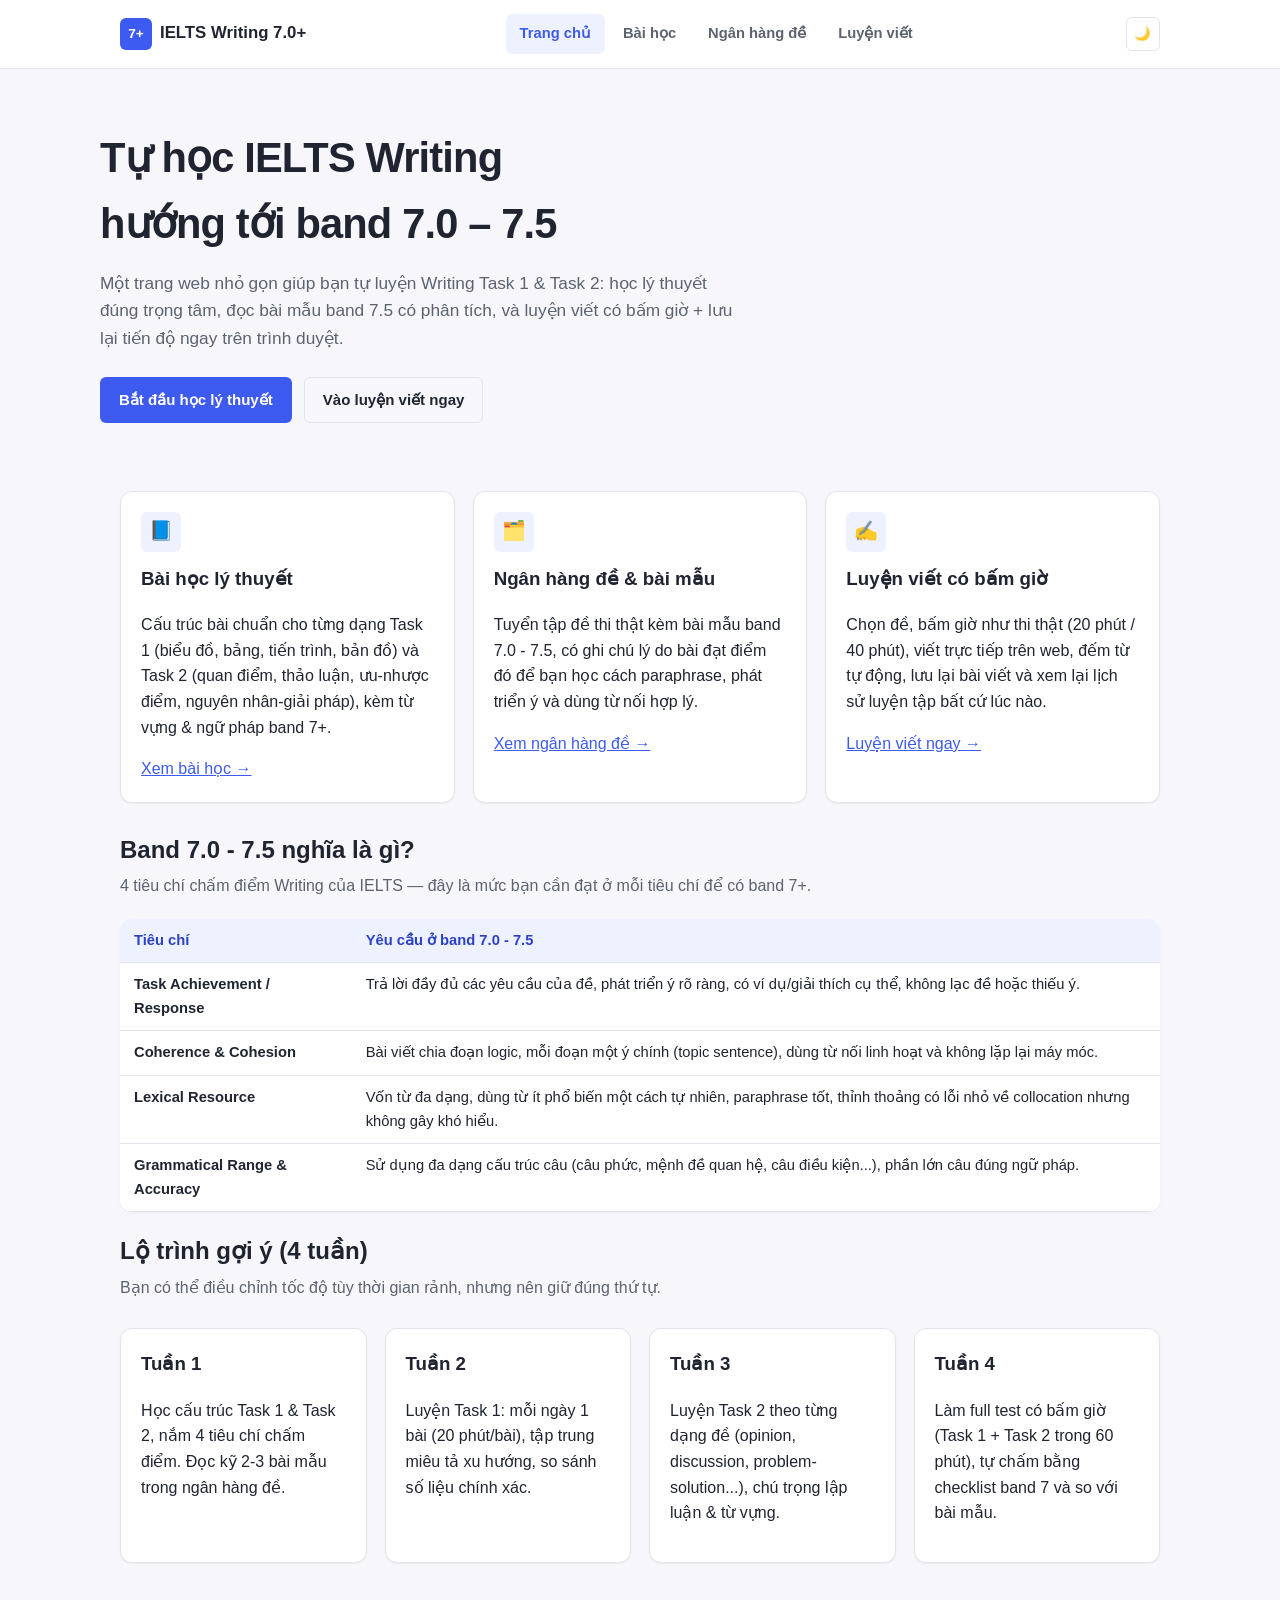
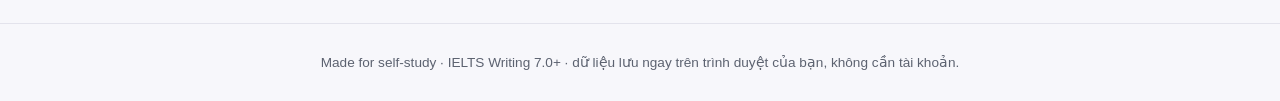
==== index.html @ 4639fbcf "Initial commit: IELTS Writing 7.0+ self-study site Static site with theory lessons (Task 1 & 2), a c" ====
<!DOCTYPE html>
<html lang="vi">
<head>
<meta charset="UTF-8">
<meta name="viewport" content="width=device-width, initial-scale=1.0">
<title>IELTS Writing 7.0+ | Tự học Writing IELTS</title>
<meta name="description" content="Website tự học IELTS Writing hướng tới band 7.0 - 7.5: lý thuyết Task 1 & 2, ngân hàng đề kèm bài mẫu, và công cụ luyện viết có lưu bài, theo dõi tiến độ.">
<link rel="stylesheet" href="css/style.css">
</head>
<body>

<header class="site-header">
  <nav class="nav">
    <a href="index.html" class="nav-brand">
      <span class="logo-badge">7+</span>
      IELTS Writing 7.0+
    </a>
    <ul class="nav-links">
      <li><a href="index.html">Trang chủ</a></li>
      <li><a href="lessons.html">Bài học</a></li>
      <li><a href="question-bank.html">Ngân hàng đề</a></li>
      <li><a href="practice.html">Luyện viết</a></li>
    </ul>
    <div style="display:flex; align-items:center; gap:8px;">
      <button class="theme-toggle" title="Đổi giao diện sáng/tối">🌙</button>
      <button class="nav-toggle" aria-label="Mở menu">☰</button>
    </div>
  </nav>
</header>

<main>
  <div class="container hero">
    <h1>Tự học IELTS Writing<br>hướng tới band 7.0 – 7.5</h1>
    <p class="lead">
      Một trang web nhỏ gọn giúp bạn tự luyện Writing Task 1 &amp; Task 2: học lý thuyết đúng trọng tâm,
      đọc bài mẫu band 7.5 có phân tích, và luyện viết có bấm giờ + lưu lại tiến độ ngay trên trình duyệt.
    </p>
    <div class="hero-actions">
      <a href="lessons.html" class="btn btn-primary">Bắt đầu học lý thuyết</a>
      <a href="practice.html" class="btn btn-ghost">Vào luyện viết ngay</a>
    </div>
  </div>

  <div class="container">
    <div class="grid">
      <div class="card">
        <div class="card-icon">📘</div>
        <h3>Bài học lý thuyết</h3>
        <p>Cấu trúc bài chuẩn cho từng dạng Task 1 (biểu đồ, bảng, tiến trình, bản đồ) và Task 2
        (quan điểm, thảo luận, ưu-nhược điểm, nguyên nhân-giải pháp), kèm từ vựng &amp; ngữ pháp band 7+.</p>
        <a href="lessons.html">Xem bài học →</a>
      </div>
      <div class="card">
        <div class="card-icon">🗂️</div>
        <h3>Ngân hàng đề &amp; bài mẫu</h3>
        <p>Tuyển tập đề thi thật kèm bài mẫu band 7.0 - 7.5, có ghi chú lý do bài đạt điểm đó
        để bạn học cách paraphrase, phát triển ý và dùng từ nối hợp lý.</p>
        <a href="question-bank.html">Xem ngân hàng đề →</a>
      </div>
      <div class="card">
        <div class="card-icon">✍️</div>
        <h3>Luyện viết có bấm giờ</h3>
        <p>Chọn đề, bấm giờ như thi thật (20 phút / 40 phút), viết trực tiếp trên web,
        đếm từ tự động, lưu lại bài viết và xem lại lịch sử luyện tập bất cứ lúc nào.</p>
        <a href="practice.html">Luyện viết ngay →</a>
      </div>
    </div>
  </div>

  <section class="container">
    <h2>Band 7.0 - 7.5 nghĩa là gì?</h2>
    <p class="section-sub">4 tiêu chí chấm điểm Writing của IELTS — đây là mức bạn cần đạt ở mỗi tiêu chí để có band 7+.</p>
    <table>
      <thead>
        <tr>
          <th>Tiêu chí</th>
          <th>Yêu cầu ở band 7.0 - 7.5</th>
        </tr>
      </thead>
      <tbody>
        <tr>
          <td><strong>Task Achievement / Response</strong></td>
          <td>Trả lời đầy đủ các yêu cầu của đề, phát triển ý rõ ràng, có ví dụ/giải thích cụ thể, không lạc đề hoặc thiếu ý.</td>
        </tr>
        <tr>
          <td><strong>Coherence &amp; Cohesion</strong></td>
          <td>Bài viết chia đoạn logic, mỗi đoạn một ý chính (topic sentence), dùng từ nối linh hoạt và không lặp lại máy móc.</td>
        </tr>
        <tr>
          <td><strong>Lexical Resource</strong></td>
          <td>Vốn từ đa dạng, dùng từ ít phổ biến một cách tự nhiên, paraphrase tốt, thỉnh thoảng có lỗi nhỏ về collocation nhưng không gây khó hiểu.</td>
        </tr>
        <tr>
          <td><strong>Grammatical Range &amp; Accuracy</strong></td>
          <td>Sử dụng đa dạng cấu trúc câu (câu phức, mệnh đề quan hệ, câu điều kiện...), phần lớn câu đúng ngữ pháp.</td>
        </tr>
      </tbody>
    </table>
  </section>

  <section class="container">
    <h2>Lộ trình gợi ý (4 tuần)</h2>
    <p class="section-sub">Bạn có thể điều chỉnh tốc độ tùy thời gian rảnh, nhưng nên giữ đúng thứ tự.</p>
    <div class="grid">
      <div class="card">
        <h3>Tuần 1</h3>
        <p>Học cấu trúc Task 1 &amp; Task 2, nắm 4 tiêu chí chấm điểm. Đọc kỹ 2-3 bài mẫu trong ngân hàng đề.</p>
      </div>
      <div class="card">
        <h3>Tuần 2</h3>
        <p>Luyện Task 1: mỗi ngày 1 bài (20 phút/bài), tập trung miêu tả xu hướng, so sánh số liệu chính xác.</p>
      </div>
      <div class="card">
        <h3>Tuần 3</h3>
        <p>Luyện Task 2 theo từng dạng đề (opinion, discussion, problem-solution...), chú trọng lập luận &amp; từ vựng.</p>
      </div>
      <div class="card">
        <h3>Tuần 4</h3>
        <p>Làm full test có bấm giờ (Task 1 + Task 2 trong 60 phút), tự chấm bằng checklist band 7 và so với bài mẫu.</p>
      </div>
    </div>
  </section>
</main>

<footer class="site-footer">
  <div class="container">
    Made for self-study &middot; IELTS Writing 7.0+ &middot; dữ liệu lưu ngay trên trình duyệt của bạn, không cần tài khoản.
  </div>
</footer>

<script src="js/main.js"></script>
</body>
</html>
---- css/style.css ----
/* ===== Design tokens ===== */
:root {
  --color-bg: #f7f7fb;
  --color-surface: #ffffff;
  --color-border: #e3e3ec;
  --color-text: #1f2430;
  --color-text-muted: #5c6270;
  --color-primary: #3d5af1;
  --color-primary-dark: #2c41c9;
  --color-primary-light: #eef1ff;
  --color-accent: #14b8a6;
  --color-warn: #e0982a;
  --color-danger: #e5484d;
  --color-success: #1a9e6b;
  --radius-sm: 6px;
  --radius-md: 12px;
  --radius-lg: 18px;
  --shadow-sm: 0 1px 2px rgba(20, 20, 40, 0.06);
  --shadow-md: 0 6px 20px rgba(20, 20, 40, 0.08);
  --max-width: 1080px;
  --font-sans: -apple-system, BlinkMacSystemFont, "Segoe UI", Roboto, "Helvetica Neue", Arial, sans-serif;
}

@media (prefers-color-scheme: dark) {
  :root:not([data-theme="light"]) {
    --color-bg: #14161f;
    --color-surface: #1c1f2b;
    --color-border: #2c2f3e;
    --color-text: #eceef5;
    --color-text-muted: #a2a7b8;
    --color-primary: #7b8cff;
    --color-primary-dark: #9aa6ff;
    --color-primary-light: #232744;
    --color-accent: #2dd4bf;
    --shadow-sm: 0 1px 2px rgba(0, 0, 0, 0.3);
    --shadow-md: 0 6px 20px rgba(0, 0, 0, 0.4);
  }
}

:root[data-theme="dark"] {
  --color-bg: #14161f;
  --color-surface: #1c1f2b;
  --color-border: #2c2f3e;
  --color-text: #eceef5;
  --color-text-muted: #a2a7b8;
  --color-primary: #7b8cff;
  --color-primary-dark: #9aa6ff;
  --color-primary-light: #232744;
  --color-accent: #2dd4bf;
  --shadow-sm: 0 1px 2px rgba(0, 0, 0, 0.3);
  --shadow-md: 0 6px 20px rgba(0, 0, 0, 0.4);
}

* { box-sizing: border-box; }

html { scroll-behavior: smooth; }

body {
  margin: 0;
  background: var(--color-bg);
  color: var(--color-text);
  font-family: var(--font-sans);
  line-height: 1.6;
  -webkit-font-smoothing: antialiased;
}

a { color: var(--color-primary); }

img, svg { max-width: 100%; }

.container {
  max-width: var(--max-width);
  margin: 0 auto;
  padding: 0 20px;
}

/* ===== Header / Nav ===== */
.site-header {
  position: sticky;
  top: 0;
  z-index: 50;
  background: var(--color-surface);
  border-bottom: 1px solid var(--color-border);
}

.nav {
  display: flex;
  align-items: center;
  justify-content: space-between;
  gap: 12px;
  padding: 14px 20px;
  max-width: var(--max-width);
  margin: 0 auto;
}

.nav-brand {
  display: flex;
  align-items: center;
  gap: 8px;
  font-weight: 700;
  font-size: 1.05rem;
  color: var(--color-text);
  text-decoration: none;
}

.nav-brand .logo-badge {
  display: inline-flex;
  align-items: center;
  justify-content: center;
  width: 32px;
  height: 32px;
  border-radius: var(--radius-sm);
  background: var(--color-primary);
  color: #fff;
  font-size: 0.85rem;
  font-weight: 800;
}

.nav-links {
  display: flex;
  gap: 4px;
  list-style: none;
  margin: 0;
  padding: 0;
}

.nav-links a {
  display: inline-block;
  padding: 8px 14px;
  border-radius: var(--radius-sm);
  color: var(--color-text-muted);
  text-decoration: none;
  font-weight: 600;
  font-size: 0.92rem;
  transition: background 0.15s, color 0.15s;
}

.nav-links a:hover { background: var(--color-primary-light); color: var(--color-primary); }
.nav-links a.active { background: var(--color-primary-light); color: var(--color-primary); }

.nav-toggle {
  display: none;
  background: none;
  border: 1px solid var(--color-border);
  border-radius: var(--radius-sm);
  padding: 6px 10px;
  color: var(--color-text);
  cursor: pointer;
}

@media (max-width: 760px) {
  .nav-links {
    position: absolute;
    top: 100%;
    left: 0;
    right: 0;
    background: var(--color-surface);
    border-bottom: 1px solid var(--color-border);
    flex-direction: column;
    padding: 8px;
    display: none;
  }
  .nav-links.open { display: flex; }
  .nav-toggle { display: inline-block; }
}

/* ===== Hero ===== */
.hero {
  padding: 56px 0 40px;
}

.hero h1 {
  font-size: clamp(1.8rem, 4vw, 2.6rem);
  margin: 0 0 12px;
  letter-spacing: -0.02em;
}

.hero p.lead {
  color: var(--color-text-muted);
  font-size: 1.08rem;
  max-width: 640px;
  margin: 0 0 24px;
}

.hero-actions { display: flex; gap: 12px; flex-wrap: wrap; }

/* ===== Buttons ===== */
.btn {
  display: inline-flex;
  align-items: center;
  gap: 6px;
  padding: 10px 18px;
  border-radius: var(--radius-sm);
  font-weight: 700;
  font-size: 0.94rem;
  text-decoration: none;
  border: 1px solid transparent;
  cursor: pointer;
  transition: transform 0.1s, background 0.15s, border-color 0.15s;
}

.btn:active { transform: translateY(1px); }

.btn-primary { background: var(--color-primary); color: #fff; }
.btn-primary:hover { background: var(--color-primary-dark); }

.btn-ghost {
  background: transparent;
  border-color: var(--color-border);
  color: var(--color-text);
}
.btn-ghost:hover { border-color: var(--color-primary); color: var(--color-primary); }

.btn-sm { padding: 6px 12px; font-size: 0.85rem; }
.btn-danger { background: var(--color-danger); color: #fff; }
.btn-danger:hover { opacity: 0.9; }

/* ===== Cards / grid ===== */
.grid {
  display: grid;
  gap: 18px;
  grid-template-columns: repeat(auto-fit, minmax(240px, 1fr));
  margin: 28px 0;
}

.card {
  background: var(--color-surface);
  border: 1px solid var(--color-border);
  border-radius: var(--radius-md);
  padding: 20px;
  box-shadow: var(--shadow-sm);
}

.card h3 { margin-top: 0; }

.card .card-icon {
  width: 40px;
  height: 40px;
  border-radius: var(--radius-sm);
  background: var(--color-primary-light);
  color: var(--color-primary);
  display: flex;
  align-items: center;
  justify-content: center;
  font-size: 1.2rem;
  margin-bottom: 12px;
}

section { padding: 32px 0; }

section > h2 {
  font-size: 1.5rem;
  margin-bottom: 4px;
}

section > .section-sub {
  color: var(--color-text-muted);
  margin-top: 0;
  margin-bottom: 20px;
}

/* ===== Table ===== */
table {
  width: 100%;
  border-collapse: collapse;
  background: var(--color-surface);
  border-radius: var(--radius-md);
  overflow: hidden;
  box-shadow: var(--shadow-sm);
}

th, td {
  text-align: left;
  padding: 10px 14px;
  border-bottom: 1px solid var(--color-border);
  font-size: 0.92rem;
  vertical-align: top;
}

th { background: var(--color-primary-light); color: var(--color-primary-dark); }

/* ===== Tabs ===== */
.tabs {
  display: flex;
  gap: 6px;
  flex-wrap: wrap;
  margin-bottom: 20px;
  border-bottom: 1px solid var(--color-border);
  padding-bottom: 0;
}

.tab-btn {
  background: none;
  border: none;
  padding: 10px 16px;
  font-weight: 700;
  font-size: 0.92rem;
  color: var(--color-text-muted);
  cursor: pointer;
  border-bottom: 2px solid transparent;
  margin-bottom: -1px;
}

.tab-btn.active {
  color: var(--color-primary);
  border-bottom-color: var(--color-primary);
}

.tab-panel { display: none; }
.tab-panel.active { display: block; }

/* ===== Accordion (lesson topics) ===== */
.accordion-item {
  background: var(--color-surface);
  border: 1px solid var(--color-border);
  border-radius: var(--radius-md);
  margin-bottom: 12px;
  overflow: hidden;
}

.accordion-trigger {
  width: 100%;
  display: flex;
  align-items: center;
  justify-content: space-between;
  gap: 10px;
  padding: 16px 18px;
  background: none;
  border: none;
  text-align: left;
  font-weight: 700;
  font-size: 1rem;
  color: var(--color-text);
  cursor: pointer;
}

.accordion-trigger .chip {
  font-size: 0.72rem;
  font-weight: 700;
  padding: 2px 8px;
  border-radius: 999px;
  background: var(--color-primary-light);
  color: var(--color-primary-dark);
  margin-right: 10px;
  white-space: nowrap;
}

.accordion-trigger .arrow {
  transition: transform 0.15s;
  color: var(--color-text-muted);
  flex-shrink: 0;
}

.accordion-item.open .arrow { transform: rotate(180deg); }

.accordion-panel {
  display: none;
  padding: 0 18px 18px;
  color: var(--color-text-muted);
}

.accordion-item.open .accordion-panel { display: block; }

.accordion-panel h4 {
  color: var(--color-text);
  margin-bottom: 6px;
}

.accordion-panel ul { padding-left: 20px; }

.vocab-box {
  background: var(--color-primary-light);
  border-radius: var(--radius-sm);
  padding: 12px 14px;
  margin: 10px 0;
}

.vocab-box strong { color: var(--color-primary-dark); }

/* ===== Question bank ===== */
.qcard {
  background: var(--color-surface);
  border: 1px solid var(--color-border);
  border-radius: var(--radius-md);
  padding: 18px 20px;
  margin-bottom: 14px;
  box-shadow: var(--shadow-sm);
}

.qcard .qmeta {
  display: flex;
  gap: 8px;
  margin-bottom: 8px;
  flex-wrap: wrap;
}

.badge {
  font-size: 0.72rem;
  font-weight: 700;
  padding: 3px 9px;
  border-radius: 999px;
  background: var(--color-primary-light);
  color: var(--color-primary-dark);
}

.badge.accent { background: rgba(20,184,166,0.15); color: var(--color-accent); }
.badge.band { background: rgba(26,158,107,0.15); color: var(--color-success); }

.qcard .qprompt { font-weight: 600; margin: 6px 0 10px; }

.essay-toggle { margin-top: 6px; }

.essay-body {
  display: none;
  margin-top: 14px;
  padding-top: 14px;
  border-top: 1px dashed var(--color-border);
}

.essay-body.open { display: block; }

.essay-body p { margin: 0 0 12px; }

.essay-notes {
  background: var(--color-primary-light);
  border-radius: var(--radius-sm);
  padding: 12px 14px;
  font-size: 0.9rem;
  color: var(--color-text);
}

.filter-bar {
  display: flex;
  gap: 8px;
  flex-wrap: wrap;
  margin-bottom: 18px;
}

.filter-chip {
  border: 1px solid var(--color-border);
  background: var(--color-surface);
  color: var(--color-text-muted);
  padding: 7px 14px;
  border-radius: 999px;
  font-size: 0.85rem;
  font-weight: 600;
  cursor: pointer;
}

.filter-chip.active {
  background: var(--color-primary);
  border-color: var(--color-primary);
  color: #fff;
}

/* ===== Practice page ===== */
.practice-layout {
  display: grid;
  grid-template-columns: 2fr 1fr;
  gap: 24px;
  align-items: start;
}

@media (max-width: 860px) {
  .practice-layout { grid-template-columns: 1fr; }
}

.practice-toolbar {
  display: flex;
  align-items: center;
  gap: 14px;
  flex-wrap: wrap;
  background: var(--color-surface);
  border: 1px solid var(--color-border);
  border-radius: var(--radius-md);
  padding: 14px 16px;
  margin-bottom: 16px;
}

.timer-display {
  font-variant-numeric: tabular-nums;
  font-size: 1.3rem;
  font-weight: 800;
  color: var(--color-primary);
  min-width: 72px;
}

select, textarea, input[type="text"] {
  font-family: var(--font-sans);
  border: 1px solid var(--color-border);
  border-radius: var(--radius-sm);
  padding: 9px 12px;
  background: var(--color-surface);
  color: var(--color-text);
  font-size: 0.95rem;
}

textarea#essay-input {
  width: 100%;
  min-height: 380px;
  resize: vertical;
  line-height: 1.7;
  padding: 16px;
}

.word-count-bar {
  display: flex;
  justify-content: space-between;
  align-items: center;
  margin-top: 8px;
  font-size: 0.88rem;
  color: var(--color-text-muted);
}

.word-count-bar .count.ok { color: var(--color-success); font-weight: 700; }
.word-count-bar .count.low { color: var(--color-warn); font-weight: 700; }

.sidebar-card {
  background: var(--color-surface);
  border: 1px solid var(--color-border);
  border-radius: var(--radius-md);
  padding: 18px;
  margin-bottom: 16px;
}

.sidebar-card h3 {
  margin-top: 0;
  font-size: 1rem;
}

.checklist { list-style: none; padding: 0; margin: 0; }

.checklist li {
  display: flex;
  align-items: flex-start;
  gap: 8px;
  padding: 6px 0;
  font-size: 0.88rem;
  color: var(--color-text-muted);
}

.checklist input[type="checkbox"] { margin-top: 3px; }

.history-item {
  border: 1px solid var(--color-border);
  border-radius: var(--radius-sm);
  padding: 10px 12px;
  margin-bottom: 8px;
  font-size: 0.85rem;
}

.history-item .hmeta {
  display: flex;
  justify-content: space-between;
  color: var(--color-text-muted);
  margin-bottom: 4px;
}

.history-actions { display: flex; gap: 6px; margin-top: 6px; }

.empty-state {
  color: var(--color-text-muted);
  font-size: 0.88rem;
  text-align: center;
  padding: 16px 0;
}

.toast {
  position: fixed;
  bottom: 20px;
  left: 50%;
  transform: translateX(-50%) translateY(20px);
  background: var(--color-text);
  color: var(--color-bg);
  padding: 10px 18px;
  border-radius: var(--radius-sm);
  font-size: 0.88rem;
  font-weight: 600;
  opacity: 0;
  pointer-events: none;
  transition: opacity 0.2s, transform 0.2s;
  z-index: 100;
}

.toast.show {
  opacity: 1;
  transform: translateX(-50%) translateY(0);
}

/* ===== Footer ===== */
.site-footer {
  border-top: 1px solid var(--color-border);
  margin-top: 60px;
  padding: 28px 0;
  color: var(--color-text-muted);
  font-size: 0.85rem;
  text-align: center;
}

.theme-toggle {
  background: none;
  border: 1px solid var(--color-border);
  border-radius: var(--radius-sm);
  width: 34px;
  height: 34px;
  display: inline-flex;
  align-items: center;
  justify-content: center;
  cursor: pointer;
  color: var(--color-text);
}
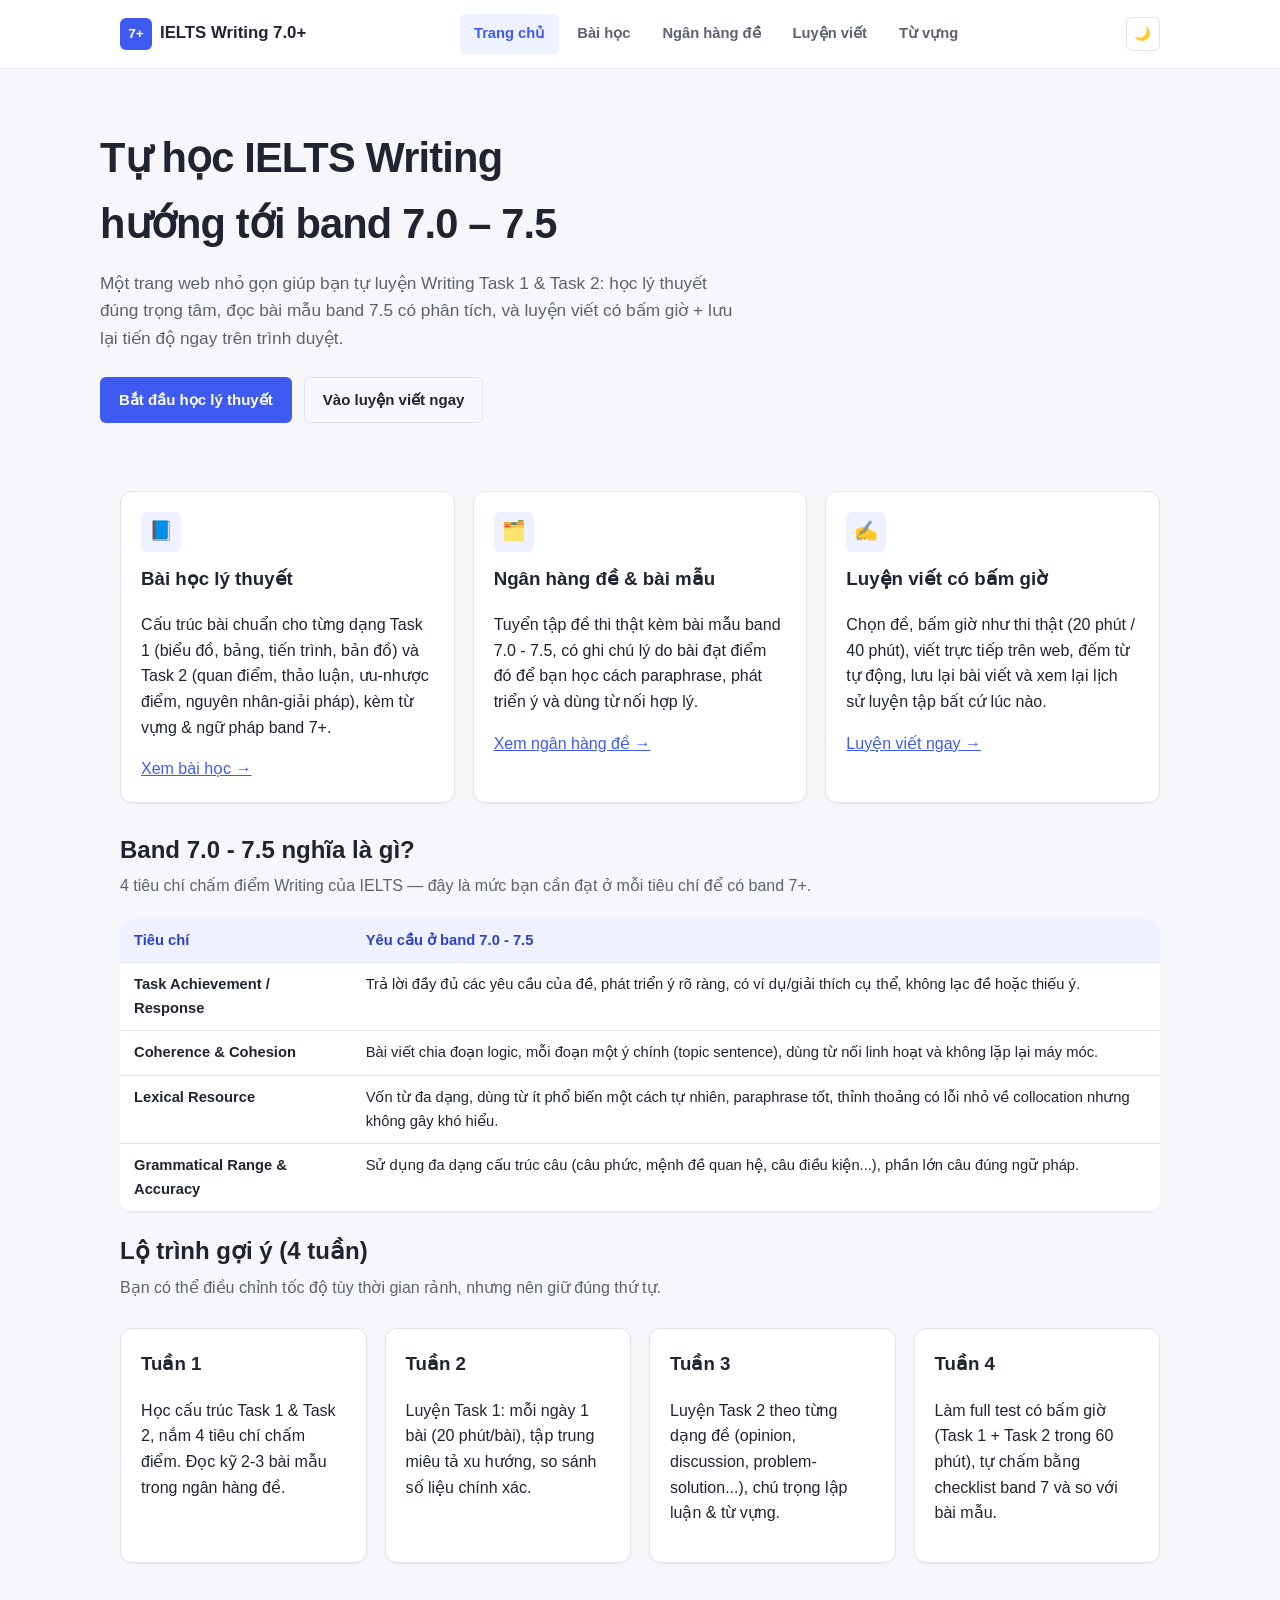
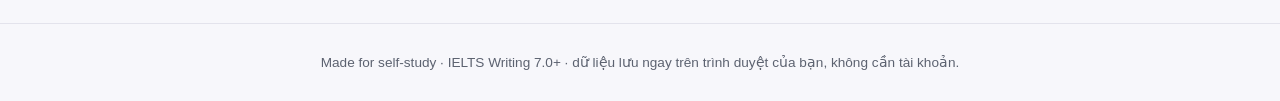
==== commit 09f5d62a: "Add vocabulary flashcards with spaced repetition 66 terms across 8 decks (Task 1 trend/proportion vo" ====
--- a/index.html
+++ b/index.html
@@ -20,6 +20,7 @@
       <li><a href="lessons.html">Bài học</a></li>
       <li><a href="question-bank.html">Ngân hàng đề</a></li>
       <li><a href="practice.html">Luyện viết</a></li>
+      <li><a href="flashcards.html">Từ vựng</a></li>
     </ul>
     <div style="display:flex; align-items:center; gap:8px;">
       <button class="theme-toggle" title="Đổi giao diện sáng/tối">🌙</button>
--- a/css/style.css
+++ b/css/style.css
@@ -19,6 +19,16 @@
   --shadow-md: 0 6px 20px rgba(20, 20, 40, 0.08);
   --max-width: 1080px;
   --font-sans: -apple-system, BlinkMacSystemFont, "Segoe UI", Roboto, "Helvetica Neue", Arial, sans-serif;
+
+  /* Chart categorical palette (validated: see references/palette.md) */
+  --chart-series-1: #2a78d6; /* blue */
+  --chart-series-2: #eb6834; /* orange */
+  --chart-series-3: #1baf7a; /* aqua */
+  --chart-series-4: #eda100; /* yellow */
+  --chart-series-5: #e87ba4; /* magenta */
+  --chart-series-6: #4a3aa7; /* violet */
+  --chart-grid: #e1e0d9;
+  --chart-axis: #c3c2b7;
 }
 
 @media (prefers-color-scheme: dark) {
@@ -34,6 +44,14 @@
     --color-accent: #2dd4bf;
     --shadow-sm: 0 1px 2px rgba(0, 0, 0, 0.3);
     --shadow-md: 0 6px 20px rgba(0, 0, 0, 0.4);
+    --chart-series-1: #3987e5;
+    --chart-series-2: #d95926;
+    --chart-series-3: #199e70;
+    --chart-series-4: #c98500;
+    --chart-series-5: #d55181;
+    --chart-series-6: #9085e9;
+    --chart-grid: #2c2c2a;
+    --chart-axis: #383835;
   }
 }
 
@@ -49,6 +67,14 @@
   --color-accent: #2dd4bf;
   --shadow-sm: 0 1px 2px rgba(0, 0, 0, 0.3);
   --shadow-md: 0 6px 20px rgba(0, 0, 0, 0.4);
+  --chart-series-1: #3987e5;
+  --chart-series-2: #d95926;
+  --chart-series-3: #199e70;
+  --chart-series-4: #c98500;
+  --chart-series-5: #d55181;
+  --chart-series-6: #9085e9;
+  --chart-grid: #2c2c2a;
+  --chart-axis: #383835;
 }
 
 * { box-sizing: border-box; }
@@ -429,6 +455,56 @@
   color: var(--color-text);
 }
 
+/* ===== Real question bank (compact rows) ===== */
+.qrow {
+  display: flex;
+  align-items: center;
+  justify-content: space-between;
+  gap: 14px;
+  flex-wrap: wrap;
+  background: var(--color-surface);
+  border: 1px solid var(--color-border);
+  border-radius: var(--radius-sm);
+  padding: 12px 16px;
+  margin-bottom: 8px;
+}
+
+.qrow-main { flex: 1; min-width: 240px; }
+
+.qrow-meta {
+  display: flex;
+  gap: 6px;
+  margin-bottom: 4px;
+  flex-wrap: wrap;
+}
+
+.qrow-text {
+  margin: 0;
+  font-size: 0.92rem;
+}
+
+.filter-group {
+  display: flex;
+  gap: 10px;
+  align-items: center;
+  flex-wrap: wrap;
+  margin-bottom: 10px;
+}
+
+.filter-group .filter-label {
+  font-size: 0.78rem;
+  font-weight: 700;
+  color: var(--color-text-muted);
+  text-transform: uppercase;
+  letter-spacing: 0.03em;
+}
+
+.result-count {
+  color: var(--color-text-muted);
+  font-size: 0.85rem;
+  margin: 4px 0 14px;
+}
+
 .filter-bar {
   display: flex;
   gap: 8px;
@@ -597,6 +673,429 @@
   text-align: center;
 }
 
+/* ===== Charts (Task 1 reference images) ===== */
+.viz-figure {
+  margin: 14px 0 18px;
+  background: var(--color-surface);
+  border: 1px solid var(--color-border);
+  border-radius: var(--radius-md);
+  padding: 16px 16px 14px;
+}
+
+.viz-caption {
+  font-size: 0.82rem;
+  color: var(--color-text-muted);
+  text-align: center;
+  margin: 10px 0 0;
+}
+
+.viz-root {
+  display: block;
+  max-width: 100%;
+  height: auto;
+}
+
+.viz-root text {
+  font-family: var(--font-sans);
+  fill: var(--color-text-muted);
+}
+
+.viz-root .viz-axis {
+  stroke: var(--chart-axis);
+  stroke-width: 1;
+}
+
+.viz-root .viz-grid {
+  stroke: var(--chart-grid);
+  stroke-width: 1;
+}
+
+.viz-root .viz-line {
+  fill: none;
+  stroke-width: 2;
+  stroke-linecap: round;
+  stroke-linejoin: round;
+}
+
+.viz-root .viz-dot {
+  stroke: var(--color-surface);
+  stroke-width: 2;
+}
+
+.viz-root .viz-endlabel {
+  font-size: 12px;
+  font-weight: 700;
+  fill: var(--color-text);
+}
+
+.viz-root .viz-slice-label {
+  font-size: 13px;
+  font-weight: 700;
+}
+
+.viz-pies {
+  display: flex;
+  gap: 24px;
+  flex-wrap: wrap;
+  justify-content: center;
+}
+
+.viz-pie-block { text-align: center; }
+
+.viz-legend {
+  display: flex;
+  gap: 14px;
+  flex-wrap: wrap;
+  justify-content: center;
+  margin-top: 14px;
+  padding-top: 12px;
+  border-top: 1px dashed var(--color-border);
+}
+
+.viz-legend-item {
+  display: inline-flex;
+  align-items: center;
+  gap: 6px;
+  font-size: 0.82rem;
+  color: var(--color-text-muted);
+}
+
+.viz-legend-dot {
+  width: 10px;
+  height: 10px;
+  border-radius: 3px;
+  display: inline-block;
+  flex-shrink: 0;
+}
+
+/* ===== Process diagram (Task 1) ===== */
+.process-flow {
+  display: flex;
+  flex-wrap: wrap;
+  align-items: center;
+  justify-content: center;
+  gap: 6px;
+}
+
+.process-pair {
+  display: flex;
+  align-items: center;
+  gap: 6px;
+}
+
+.process-step {
+  display: flex;
+  flex-direction: column;
+  align-items: center;
+  text-align: center;
+  width: 128px;
+  padding: 14px 10px;
+  background: var(--color-primary-light);
+  border: 1px solid var(--color-border);
+  border-radius: var(--radius-md);
+}
+
+.process-step .process-icon {
+  width: 40px;
+  height: 40px;
+  border-radius: 50%;
+  background: var(--color-surface);
+  border: 2px solid var(--chart-series-1);
+  display: flex;
+  align-items: center;
+  justify-content: center;
+  font-size: 1.3rem;
+  margin-bottom: 8px;
+}
+
+.process-step .process-step-no {
+  font-size: 0.68rem;
+  font-weight: 800;
+  color: var(--color-primary-dark);
+  letter-spacing: 0.04em;
+  margin-bottom: 2px;
+}
+
+.process-step .process-label {
+  font-size: 0.8rem;
+  font-weight: 600;
+  color: var(--color-text);
+  line-height: 1.3;
+}
+
+.process-arrow {
+  font-size: 1.4rem;
+  font-weight: 700;
+  color: var(--color-text-muted);
+  flex-shrink: 0;
+}
+
+/* ===== AI grading ===== */
+.ai-hint {
+  font-size: 0.82rem;
+  color: var(--color-text-muted);
+  margin: 0 0 10px;
+}
+
+#ai-key-input, #ai-model-select { width: 100%; }
+
+.ai-loading {
+  display: flex;
+  align-items: center;
+  gap: 8px;
+  font-size: 0.88rem;
+  color: var(--color-text-muted);
+  padding: 10px 0;
+}
+
+.ai-spinner {
+  width: 14px;
+  height: 14px;
+  border-radius: 50%;
+  border: 2px solid var(--color-border);
+  border-top-color: var(--color-primary);
+  animation: ai-spin 0.7s linear infinite;
+  flex-shrink: 0;
+}
+
+@keyframes ai-spin { to { transform: rotate(360deg); } }
+
+.ai-error {
+  background: rgba(229, 72, 77, 0.1);
+  border: 1px solid rgba(229, 72, 77, 0.3);
+  color: var(--color-danger);
+  border-radius: var(--radius-sm);
+  padding: 10px 12px;
+  font-size: 0.85rem;
+}
+
+.ai-overall {
+  text-align: center;
+  padding: 14px 0 18px;
+}
+
+.ai-overall .ai-overall-value {
+  font-size: 2.4rem;
+  font-weight: 800;
+  color: var(--color-primary);
+  line-height: 1;
+}
+
+.ai-overall .ai-overall-label {
+  font-size: 0.8rem;
+  color: var(--color-text-muted);
+  margin-top: 4px;
+}
+
+.ai-band-row {
+  border: 1px solid var(--color-border);
+  border-radius: var(--radius-sm);
+  padding: 10px 12px;
+  margin-bottom: 8px;
+}
+
+.ai-band-row .ai-band-head {
+  display: flex;
+  justify-content: space-between;
+  align-items: center;
+  margin-bottom: 4px;
+}
+
+.ai-band-row .ai-band-name {
+  font-weight: 700;
+  font-size: 0.86rem;
+}
+
+.ai-band-row .ai-band-score {
+  font-weight: 800;
+  color: var(--color-primary);
+  font-size: 0.95rem;
+}
+
+.ai-band-row .ai-band-comment {
+  font-size: 0.84rem;
+  color: var(--color-text-muted);
+}
+
+.ai-section-title {
+  font-size: 0.8rem;
+  font-weight: 700;
+  text-transform: uppercase;
+  letter-spacing: 0.03em;
+  color: var(--color-text-muted);
+  margin: 16px 0 6px;
+}
+
+.ai-list { margin: 0; padding-left: 18px; font-size: 0.86rem; }
+.ai-list li { margin-bottom: 4px; }
+
+.ai-example {
+  border-left: 3px solid var(--chart-series-1);
+  padding: 6px 0 6px 10px;
+  margin-bottom: 8px;
+  font-size: 0.84rem;
+}
+
+.ai-example .ai-example-original { color: var(--color-danger); text-decoration: line-through; opacity: 0.8; }
+.ai-example .ai-example-suggestion { color: var(--color-success); }
+
+/* ===== Progress stats ===== */
+.stats-grid {
+  display: grid;
+  grid-template-columns: repeat(auto-fit, minmax(110px, 1fr));
+  gap: 10px;
+  margin-bottom: 14px;
+}
+
+.stat-box {
+  text-align: center;
+  background: var(--color-primary-light);
+  border-radius: var(--radius-sm);
+  padding: 12px 8px;
+}
+
+.stat-box .stat-value {
+  font-size: 1.4rem;
+  font-weight: 800;
+  color: var(--color-primary-dark);
+  line-height: 1.2;
+}
+
+.stat-box .stat-label {
+  font-size: 0.72rem;
+  color: var(--color-text-muted);
+  margin-top: 2px;
+}
+
+/* ===== Flashcards ===== */
+.deck-grid {
+  display: grid;
+  gap: 14px;
+  grid-template-columns: repeat(auto-fit, minmax(200px, 1fr));
+  margin: 20px 0;
+}
+
+.deck-card {
+  background: var(--color-surface);
+  border: 1px solid var(--color-border);
+  border-radius: var(--radius-md);
+  padding: 18px;
+  text-align: center;
+}
+
+.deck-card .deck-count {
+  font-size: 1.6rem;
+  font-weight: 800;
+  color: var(--color-primary);
+  margin: 6px 0;
+}
+
+.deck-card .deck-due {
+  font-size: 0.78rem;
+  color: var(--color-warn);
+  font-weight: 700;
+}
+
+.flash-stage {
+  max-width: 480px;
+  margin: 20px auto;
+  text-align: center;
+}
+
+.flash-progress {
+  font-size: 0.85rem;
+  color: var(--color-text-muted);
+  margin-bottom: 12px;
+}
+
+.flash-card {
+  background: var(--color-surface);
+  border: 1px solid var(--color-border);
+  border-radius: var(--radius-lg);
+  box-shadow: var(--shadow-md);
+  padding: 40px 24px;
+  min-height: 220px;
+  display: flex;
+  flex-direction: column;
+  align-items: center;
+  justify-content: center;
+  cursor: pointer;
+  gap: 10px;
+}
+
+.flash-card .flash-term {
+  font-size: 1.5rem;
+  font-weight: 800;
+}
+
+.flash-card .flash-meaning {
+  font-size: 1.05rem;
+  color: var(--color-primary);
+  font-weight: 700;
+  display: none;
+}
+
+.flash-card .flash-example {
+  font-size: 0.9rem;
+  color: var(--color-text-muted);
+  font-style: italic;
+  display: none;
+}
+
+.flash-card.flipped .flash-meaning,
+.flash-card.flipped .flash-example { display: block; }
+
+.flash-card .flash-hint {
+  font-size: 0.78rem;
+  color: var(--color-text-muted);
+  margin-top: 6px;
+}
+
+.flash-rate-row {
+  display: flex;
+  gap: 8px;
+  justify-content: center;
+  margin-top: 16px;
+}
+
+.flash-rate-row button { flex: 1; max-width: 140px; }
+.flash-done { text-align: center; padding: 40px 0; color: var(--color-text-muted); }
+
+/* ===== Chart builder ===== */
+.builder-panel {
+  background: var(--color-surface);
+  border: 1px solid var(--color-border);
+  border-radius: var(--radius-md);
+  padding: 16px;
+  margin-bottom: 16px;
+}
+
+.builder-row {
+  display: flex;
+  gap: 10px;
+  flex-wrap: wrap;
+  margin-bottom: 10px;
+  align-items: center;
+}
+
+.builder-row label {
+  font-size: 0.8rem;
+  font-weight: 700;
+  color: var(--color-text-muted);
+  min-width: 110px;
+}
+
+.builder-row input[type="text"], .builder-row select { flex: 1; min-width: 160px; }
+
+.builder-series-row {
+  display: flex;
+  gap: 8px;
+  margin-bottom: 6px;
+}
+
+.builder-series-row input[type="text"] { flex: 1; }
+.builder-series-row input.builder-series-name { max-width: 160px; }
+
 .theme-toggle {
   background: none;
   border: 1px solid var(--color-border);
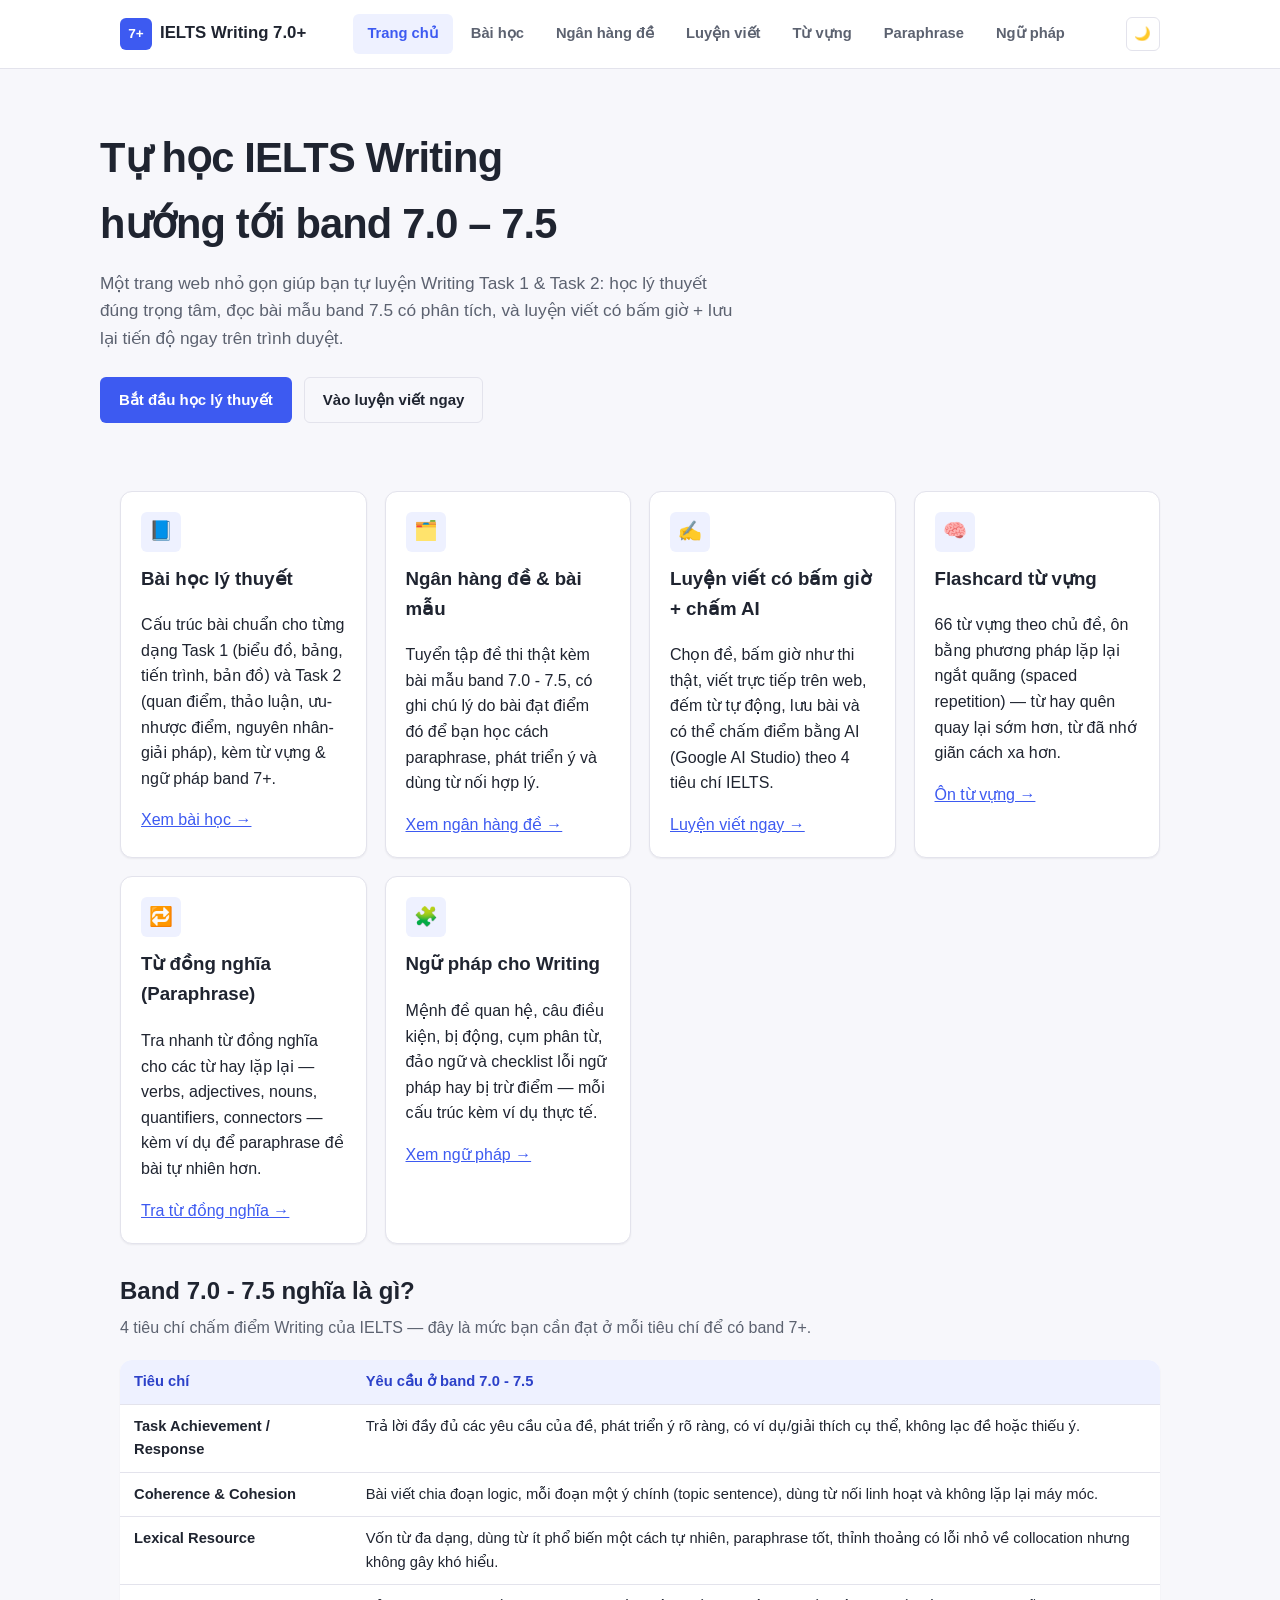
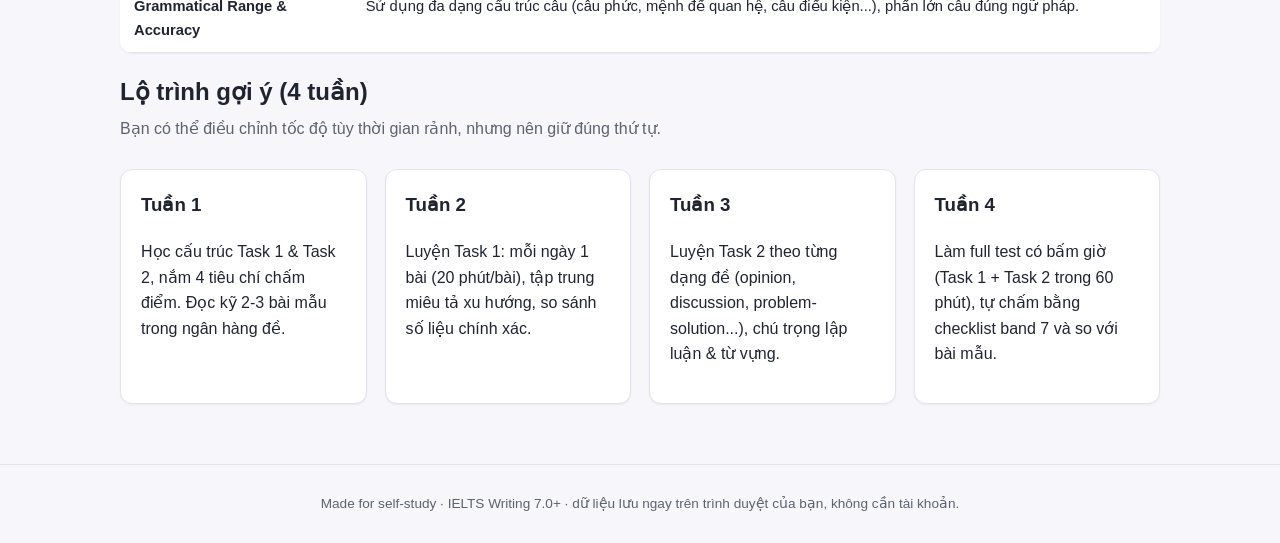
==== commit eca9e581: "Add Paraphrase (synonym bank) and Grammar reference pages - paraphrase.html: 35 searchable word grou" ====
--- a/index.html
+++ b/index.html
@@ -5,6 +5,10 @@
 <meta name="viewport" content="width=device-width, initial-scale=1.0">
 <title>IELTS Writing 7.0+ | Tự học Writing IELTS</title>
 <meta name="description" content="Website tự học IELTS Writing hướng tới band 7.0 - 7.5: lý thuyết Task 1 & 2, ngân hàng đề kèm bài mẫu, và công cụ luyện viết có lưu bài, theo dõi tiến độ.">
+<link rel="manifest" href="manifest.json">
+<link rel="icon" href="assets/favicon-32.png" sizes="32x32">
+<link rel="apple-touch-icon" href="assets/icon-192.png">
+<meta name="theme-color" content="#3d5af1">
 <link rel="stylesheet" href="css/style.css">
 </head>
 <body>
@@ -21,6 +25,8 @@
       <li><a href="question-bank.html">Ngân hàng đề</a></li>
       <li><a href="practice.html">Luyện viết</a></li>
       <li><a href="flashcards.html">Từ vựng</a></li>
+      <li><a href="paraphrase.html">Paraphrase</a></li>
+      <li><a href="grammar.html">Ngữ pháp</a></li>
     </ul>
     <div style="display:flex; align-items:center; gap:8px;">
       <button class="theme-toggle" title="Đổi giao diện sáng/tối">🌙</button>
@@ -60,10 +66,31 @@
       </div>
       <div class="card">
         <div class="card-icon">✍️</div>
-        <h3>Luyện viết có bấm giờ</h3>
-        <p>Chọn đề, bấm giờ như thi thật (20 phút / 40 phút), viết trực tiếp trên web,
-        đếm từ tự động, lưu lại bài viết và xem lại lịch sử luyện tập bất cứ lúc nào.</p>
+        <h3>Luyện viết có bấm giờ + chấm AI</h3>
+        <p>Chọn đề, bấm giờ như thi thật, viết trực tiếp trên web, đếm từ tự động, lưu bài
+        và có thể chấm điểm bằng AI (Google AI Studio) theo 4 tiêu chí IELTS.</p>
         <a href="practice.html">Luyện viết ngay →</a>
+      </div>
+      <div class="card">
+        <div class="card-icon">🧠</div>
+        <h3>Flashcard từ vựng</h3>
+        <p>66 từ vựng theo chủ đề, ôn bằng phương pháp lặp lại ngắt quãng (spaced repetition)
+        — từ hay quên quay lại sớm hơn, từ đã nhớ giãn cách xa hơn.</p>
+        <a href="flashcards.html">Ôn từ vựng →</a>
+      </div>
+      <div class="card">
+        <div class="card-icon">🔁</div>
+        <h3>Từ đồng nghĩa (Paraphrase)</h3>
+        <p>Tra nhanh từ đồng nghĩa cho các từ hay lặp lại — verbs, adjectives, nouns,
+        quantifiers, connectors — kèm ví dụ để paraphrase đề bài tự nhiên hơn.</p>
+        <a href="paraphrase.html">Tra từ đồng nghĩa →</a>
+      </div>
+      <div class="card">
+        <div class="card-icon">🧩</div>
+        <h3>Ngữ pháp cho Writing</h3>
+        <p>Mệnh đề quan hệ, câu điều kiện, bị động, cụm phân từ, đảo ngữ và checklist
+        lỗi ngữ pháp hay bị trừ điểm — mỗi cấu trúc kèm ví dụ thực tế.</p>
+        <a href="grammar.html">Xem ngữ pháp →</a>
       </div>
     </div>
   </div>
--- a/css/style.css
+++ b/css/style.css
@@ -471,6 +471,16 @@
 
 .qrow-main { flex: 1; min-width: 240px; }
 
+.qrow-with-chart {
+  flex-direction: column;
+  align-items: stretch;
+}
+
+.qrow-with-chart .qrow-main { width: 100%; }
+.qrow-with-chart > a { align-self: flex-start; margin-top: 8px; }
+.qrow-chart { margin-top: 10px; }
+.qrow-chart .viz-figure { margin: 0; }
+
 .qrow-meta {
   display: flex;
   gap: 6px;
@@ -1061,6 +1071,57 @@
 .flash-rate-row button { flex: 1; max-width: 140px; }
 .flash-done { text-align: center; padding: 40px 0; color: var(--color-text-muted); }
 
+/* ===== Paraphrase bank ===== */
+.paraphrase-search {
+  width: 100%;
+  padding: 12px 16px;
+  font-size: 1rem;
+  margin-bottom: 16px;
+}
+
+.paraphrase-card {
+  background: var(--color-surface);
+  border: 1px solid var(--color-border);
+  border-radius: var(--radius-md);
+  padding: 16px 18px;
+  margin-bottom: 12px;
+}
+
+.paraphrase-head {
+  display: flex;
+  align-items: center;
+  gap: 10px;
+  flex-wrap: wrap;
+  margin-bottom: 8px;
+}
+
+.paraphrase-base {
+  font-weight: 800;
+  font-size: 1.05rem;
+}
+
+.paraphrase-synonyms {
+  display: flex;
+  flex-wrap: wrap;
+  gap: 6px;
+  margin-bottom: 8px;
+}
+
+.synonym-chip {
+  background: var(--color-primary-light);
+  color: var(--color-primary-dark);
+  font-weight: 700;
+  font-size: 0.85rem;
+  padding: 4px 12px;
+  border-radius: 999px;
+}
+
+.paraphrase-example {
+  font-size: 0.88rem;
+  color: var(--color-text-muted);
+  font-style: italic;
+}
+
 /* ===== Chart builder ===== */
 .builder-panel {
   background: var(--color-surface);
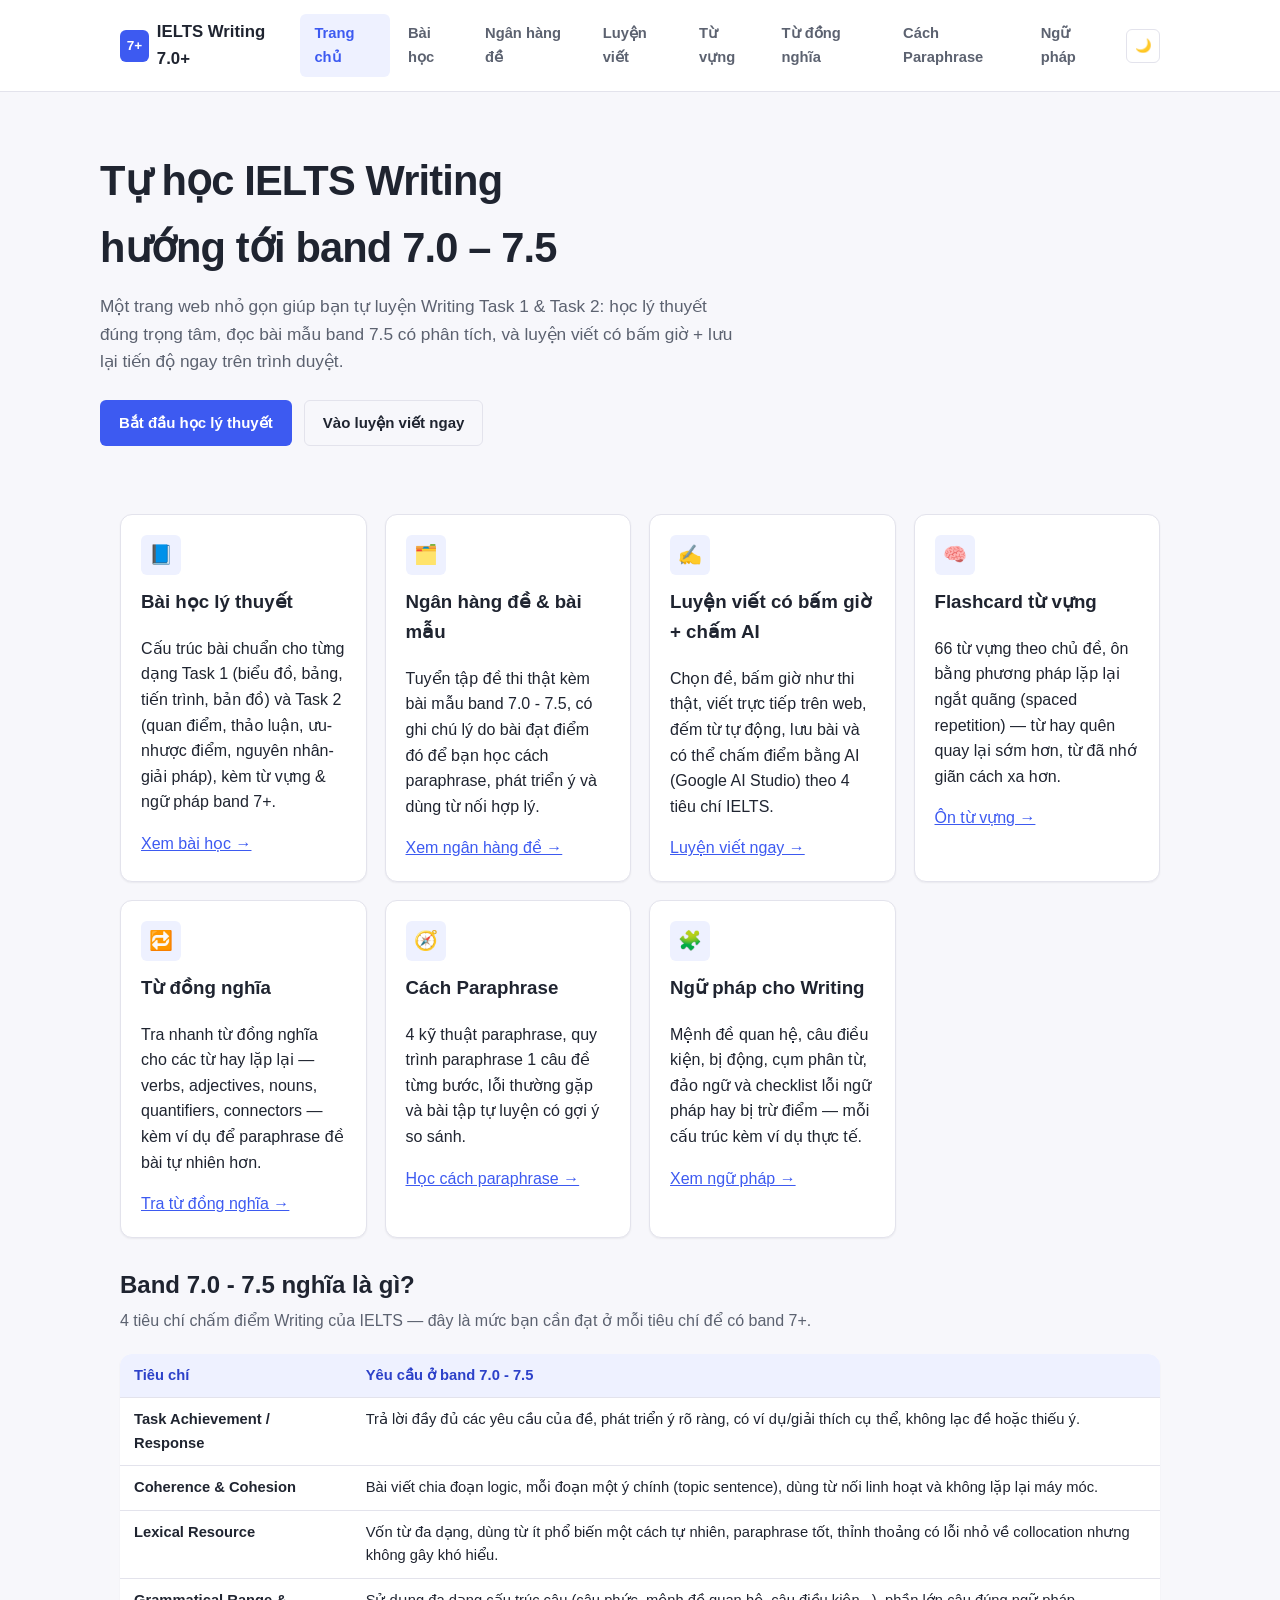
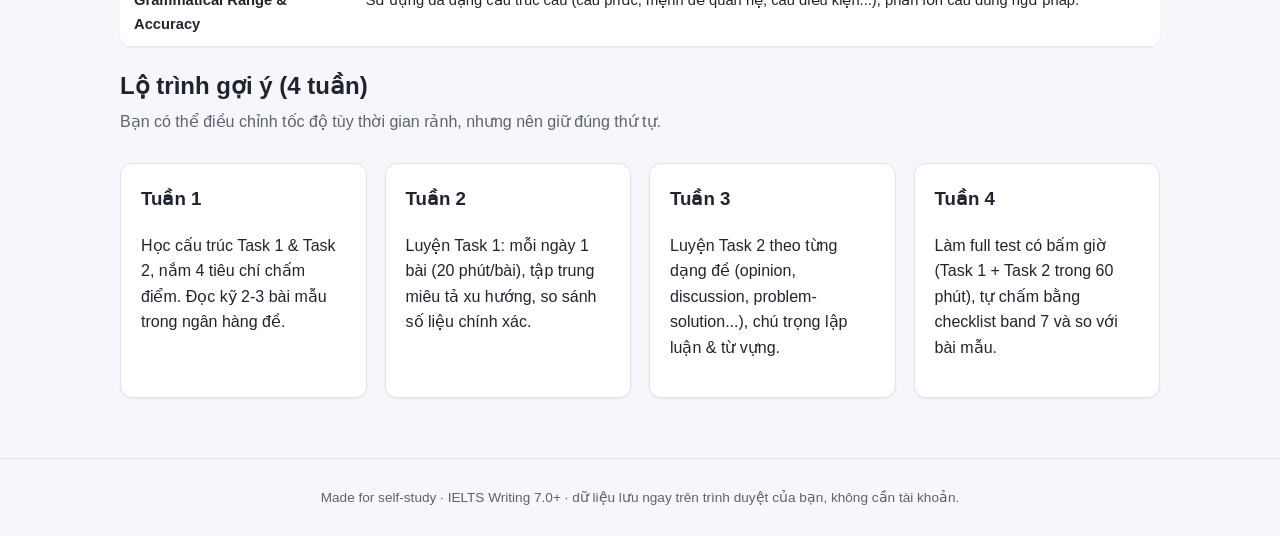
==== commit 26d0fd6b: "Split paraphrase techniques into their own tab - New paraphrase-guide.html: 4 paraphrasing technique" ====
--- a/index.html
+++ b/index.html
@@ -25,7 +25,8 @@
       <li><a href="question-bank.html">Ngân hàng đề</a></li>
       <li><a href="practice.html">Luyện viết</a></li>
       <li><a href="flashcards.html">Từ vựng</a></li>
-      <li><a href="paraphrase.html">Paraphrase</a></li>
+      <li><a href="paraphrase.html">Từ đồng nghĩa</a></li>
+      <li><a href="paraphrase-guide.html">Cách Paraphrase</a></li>
       <li><a href="grammar.html">Ngữ pháp</a></li>
     </ul>
     <div style="display:flex; align-items:center; gap:8px;">
@@ -80,10 +81,17 @@
       </div>
       <div class="card">
         <div class="card-icon">🔁</div>
-        <h3>Từ đồng nghĩa (Paraphrase)</h3>
+        <h3>Từ đồng nghĩa</h3>
         <p>Tra nhanh từ đồng nghĩa cho các từ hay lặp lại — verbs, adjectives, nouns,
         quantifiers, connectors — kèm ví dụ để paraphrase đề bài tự nhiên hơn.</p>
         <a href="paraphrase.html">Tra từ đồng nghĩa →</a>
+      </div>
+      <div class="card">
+        <div class="card-icon">🧭</div>
+        <h3>Cách Paraphrase</h3>
+        <p>4 kỹ thuật paraphrase, quy trình paraphrase 1 câu đề từng bước, lỗi thường gặp
+        và bài tập tự luyện có gợi ý so sánh.</p>
+        <a href="paraphrase-guide.html">Học cách paraphrase →</a>
       </div>
       <div class="card">
         <div class="card-icon">🧩</div>
